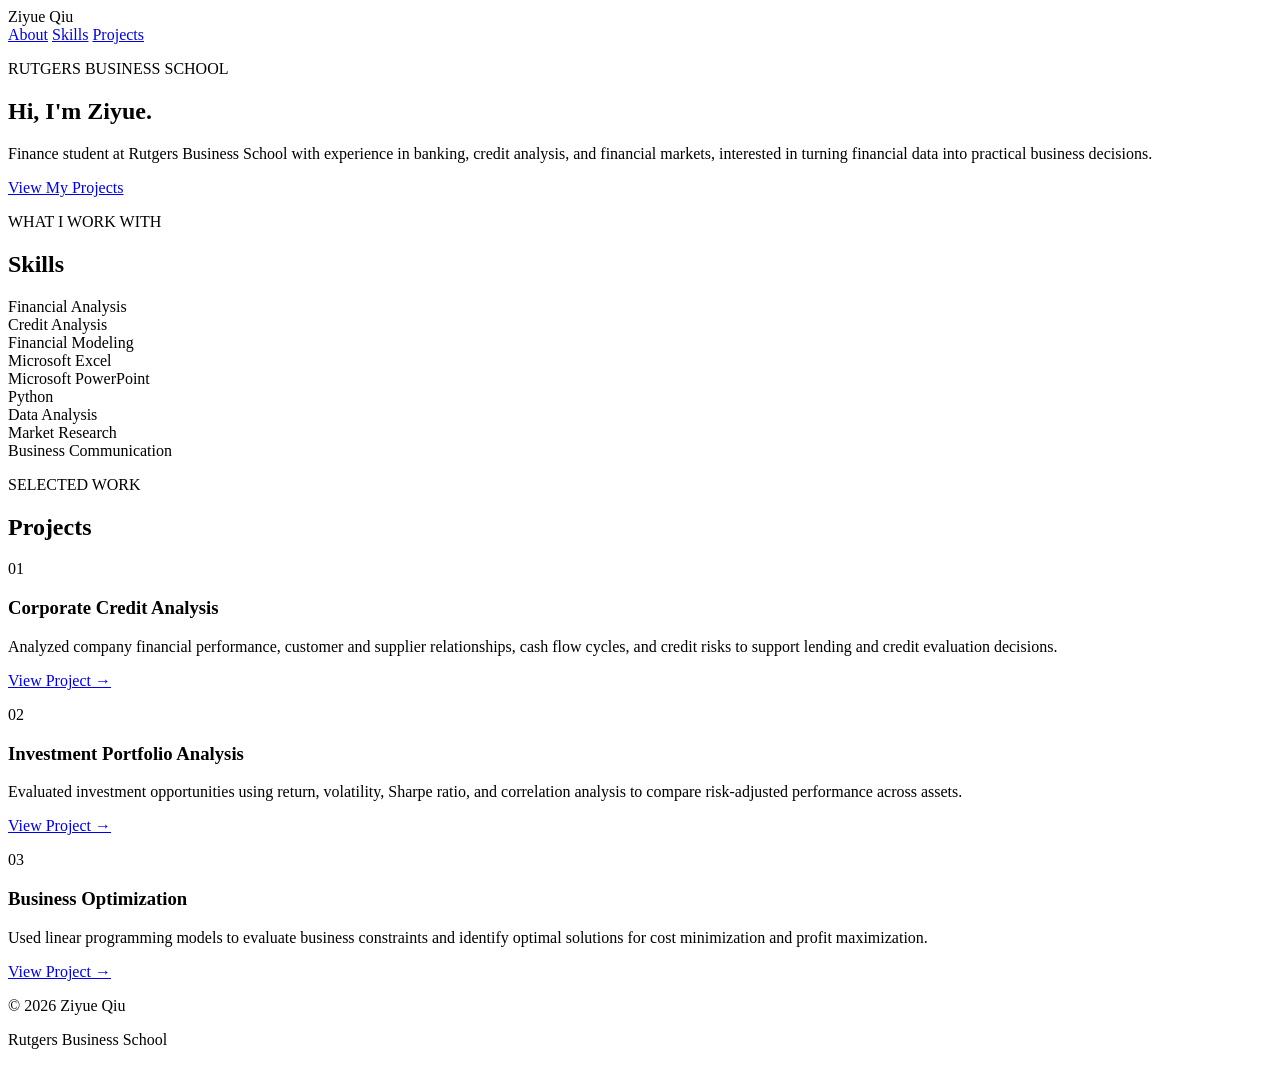
==== index.html @ 2961f40f "Add portfolio homepage" ====
<!DOCTYPE html>
<html lang="en">
<head>
    <meta charset="UTF-8">
    <meta name="viewport" content="width=device-width, initial-scale=1.0">
    <title>Ziyue Qiu | Portfolio</title>
    <link rel="stylesheet" href="style.css">
</head>

<body>

<header>
    <nav>
        <div class="logo">Ziyue Qiu</div>

        <div class="nav-links">
            <a href="#about">About</a>
            <a href="#skills">Skills</a>
            <a href="#projects">Projects</a>
        </div>
    </nav>
</header>

<main>

    <section class="hero" id="about">
        <p class="small-title">RUTGERS BUSINESS SCHOOL</p>

        <h1>
            Hi, I'm Ziyue.
        </h1>

        <p class="statement">
            Finance student at Rutgers Business School with experience in banking,
            credit analysis, and financial markets, interested in turning financial
            data into practical business decisions.
        </p>

        <a class="button" href="#projects">View My Projects</a>
    </section>


    <section id="skills">
        <p class="section-label">WHAT I WORK WITH</p>
        <h2>Skills</h2>

        <div class="skills-grid">
            <div class="skill">Financial Analysis</div>
            <div class="skill">Credit Analysis</div>
            <div class="skill">Financial Modeling</div>
            <div class="skill">Microsoft Excel</div>
            <div class="skill">Microsoft PowerPoint</div>
            <div class="skill">Python</div>
            <div class="skill">Data Analysis</div>
            <div class="skill">Market Research</div>
            <div class="skill">Business Communication</div>
        </div>
    </section>


    <section id="projects">
        <p class="section-label">SELECTED WORK</p>
        <h2>Projects</h2>

        <div class="projects-grid">

            <article class="project-card">
                <p class="project-number">01</p>

                <h3>Corporate Credit Analysis</h3>

                <p>
                    Analyzed company financial performance, customer and supplier
                    relationships, cash flow cycles, and credit risks to support
                    lending and credit evaluation decisions.
                </p>

                <a href="credit-analysis.html">View Project →</a>
            </article>


            <article class="project-card">
                <p class="project-number">02</p>

                <h3>Investment Portfolio Analysis</h3>

                <p>
                    Evaluated investment opportunities using return, volatility,
                    Sharpe ratio, and correlation analysis to compare risk-adjusted
                    performance across assets.
                </p>

                <a href="investment-analysis.html">View Project →</a>
            </article>


            <article class="project-card">
                <p class="project-number">03</p>

                <h3>Business Optimization</h3>

                <p>
                    Used linear programming models to evaluate business constraints
                    and identify optimal solutions for cost minimization and profit
                    maximization.
                </p>

                <a href="optimization-project.html">View Project →</a>
            </article>

        </div>
    </section>

</main>


<footer>
    <p>© 2026 Ziyue Qiu</p>
    <p>Rutgers Business School</p>
</footer>

</body>
</html>
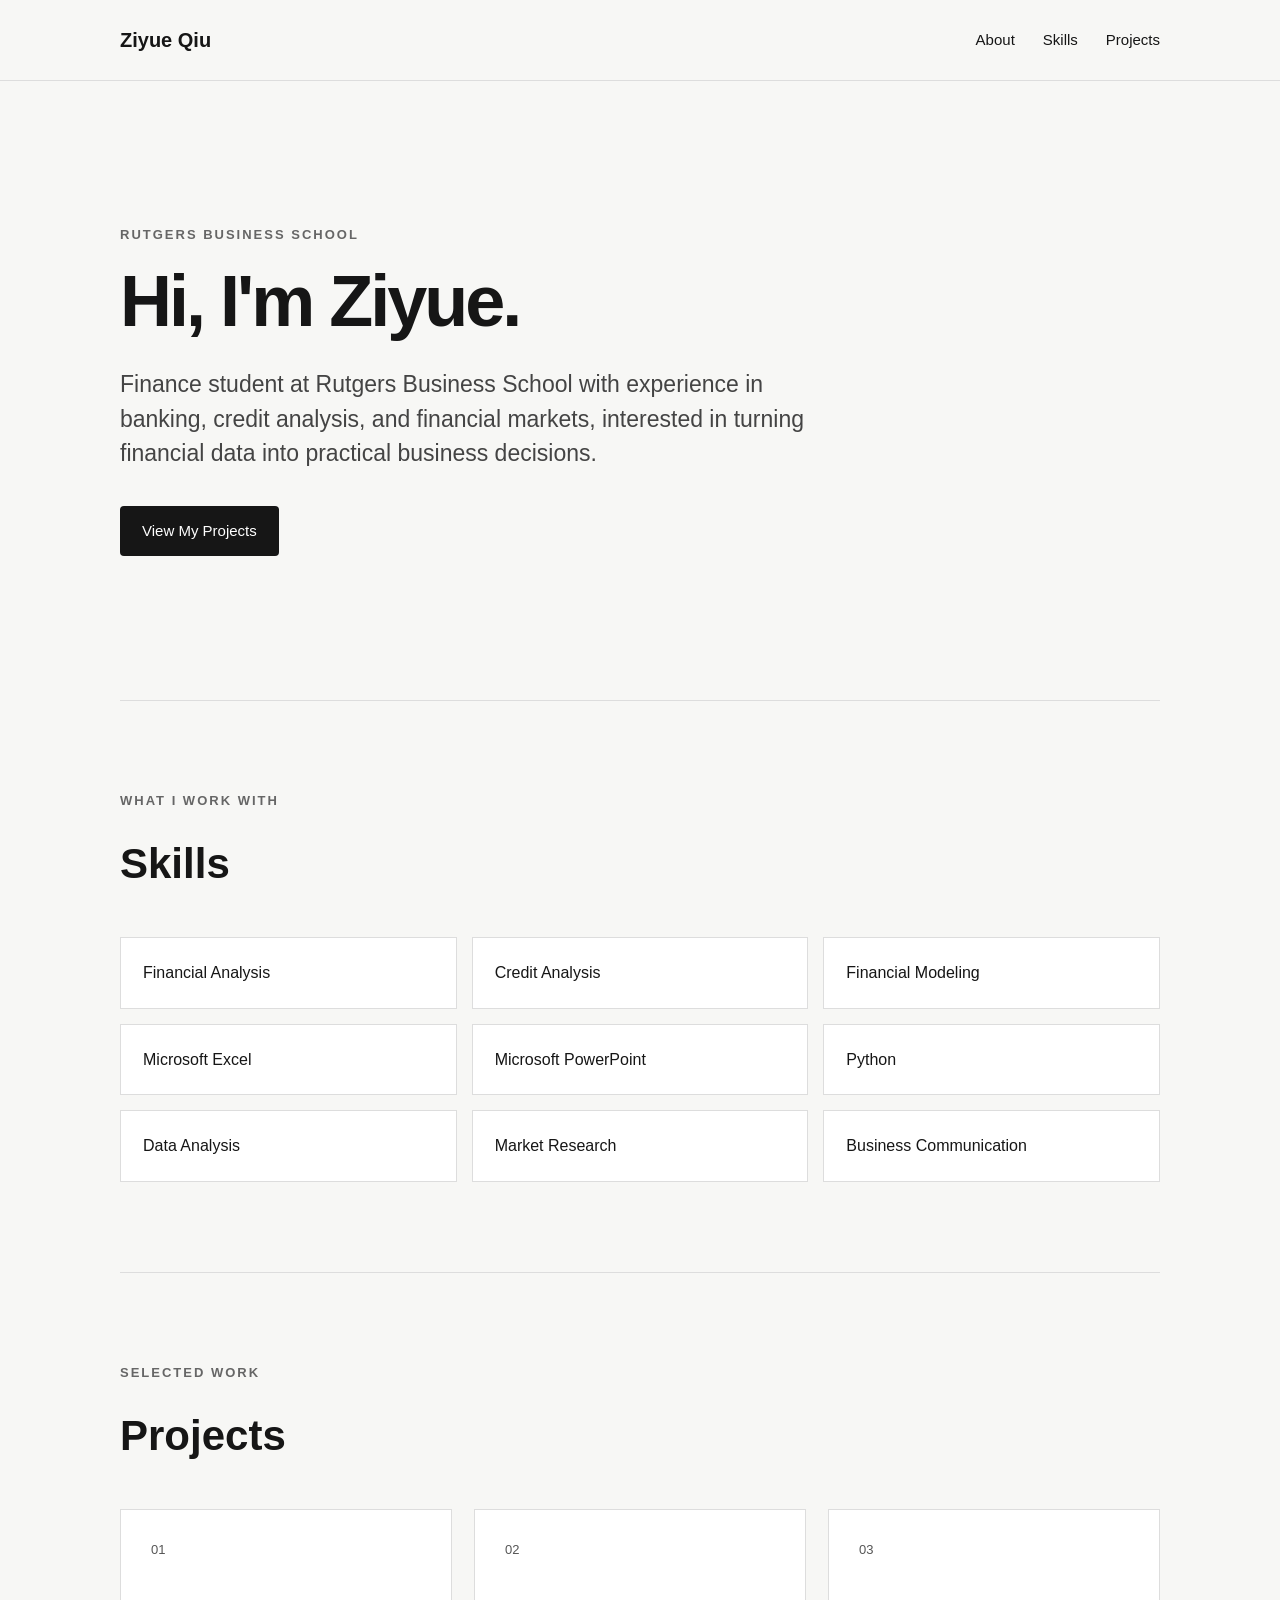
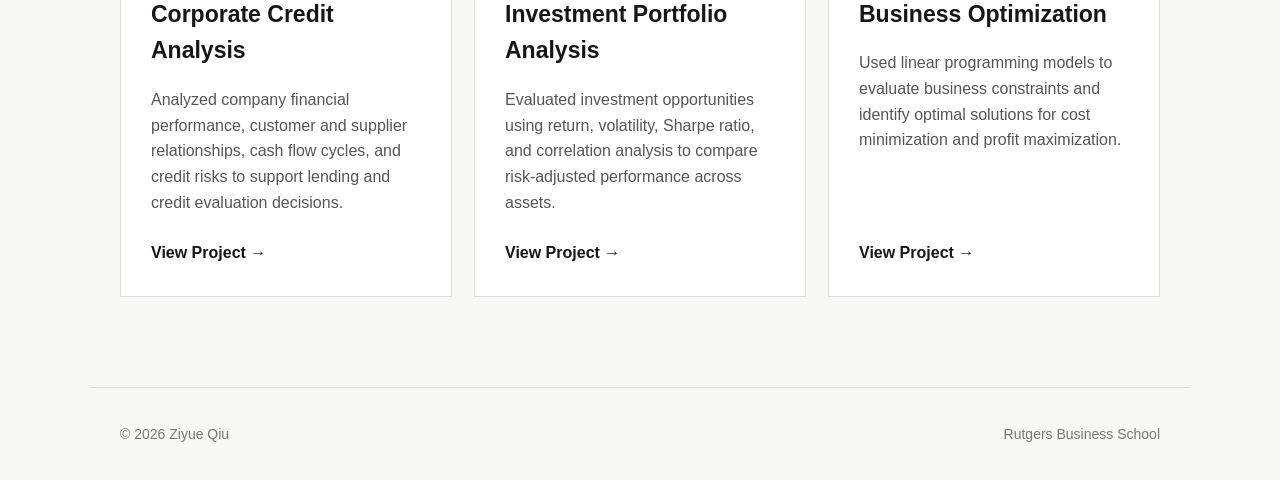
==== commit 95bf35e6: "Trigger GitHub Pages" ====
--- a/index.html
+++ b/index.html
@@ -121,3 +121,5 @@
 
 </body>
 </html>
+
+ 
--- a/style.css
+++ b/style.css
@@ -0,0 +1,243 @@
+* {
+    margin: 0;
+    padding: 0;
+    box-sizing: border-box;
+}
+
+html {
+    scroll-behavior: smooth;
+}
+
+body {
+    font-family: Arial, Helvetica, sans-serif;
+    background-color: #f7f7f5;
+    color: #161616;
+    line-height: 1.6;
+}
+
+header {
+    background-color: #f7f7f5;
+    border-bottom: 1px solid #dddddd;
+}
+
+nav {
+    max-width: 1100px;
+    margin: auto;
+    padding: 24px 30px;
+    display: flex;
+    justify-content: space-between;
+    align-items: center;
+}
+
+.logo {
+    font-size: 20px;
+    font-weight: bold;
+}
+
+.nav-links {
+    display: flex;
+    gap: 28px;
+}
+
+.nav-links a {
+    color: #161616;
+    text-decoration: none;
+    font-size: 15px;
+}
+
+.nav-links a:hover {
+    opacity: 0.6;
+}
+
+main {
+    max-width: 1100px;
+    margin: auto;
+    padding: 0 30px;
+}
+
+.hero {
+    min-height: 620px;
+    display: flex;
+    flex-direction: column;
+    justify-content: center;
+    border-bottom: 1px solid #dddddd;
+}
+
+.small-title,
+.section-label {
+    font-size: 13px;
+    font-weight: bold;
+    letter-spacing: 2px;
+    margin-bottom: 18px;
+    color: #666666;
+}
+
+.hero h1 {
+    font-size: 72px;
+    line-height: 1.05;
+    margin-bottom: 28px;
+    letter-spacing: -3px;
+}
+
+.statement {
+    max-width: 720px;
+    font-size: 23px;
+    line-height: 1.5;
+    color: #444444;
+    margin-bottom: 35px;
+}
+
+.button {
+    display: inline-block;
+    width: fit-content;
+    background-color: #161616;
+    color: white;
+    padding: 13px 22px;
+    text-decoration: none;
+    border-radius: 4px;
+    font-size: 15px;
+}
+
+.button:hover {
+    opacity: 0.8;
+}
+
+section {
+    padding: 90px 0;
+}
+
+section h2 {
+    font-size: 42px;
+    margin-bottom: 40px;
+}
+
+.skills-grid {
+    display: grid;
+    grid-template-columns: repeat(3, 1fr);
+    gap: 15px;
+}
+
+.skill {
+    background-color: white;
+    border: 1px solid #dddddd;
+    padding: 22px;
+    font-size: 16px;
+}
+
+#projects {
+    border-top: 1px solid #dddddd;
+}
+
+.projects-grid {
+    display: grid;
+    grid-template-columns: repeat(3, 1fr);
+    gap: 22px;
+}
+
+.project-card {
+    background-color: white;
+    border: 1px solid #dddddd;
+    padding: 30px;
+    min-height: 330px;
+    display: flex;
+    flex-direction: column;
+}
+
+.project-number {
+    color: #888888;
+    font-size: 13px;
+    margin-bottom: 35px;
+}
+
+.project-card h3 {
+    font-size: 23px;
+    margin-bottom: 18px;
+}
+
+.project-card p {
+    color: #555555;
+}
+
+.project-card a {
+    color: #161616;
+    text-decoration: none;
+    font-weight: bold;
+    margin-top: auto;
+    padding-top: 25px;
+}
+
+.project-card a:hover {
+    text-decoration: underline;
+}
+
+.project-page {
+    max-width: 800px;
+    margin: auto;
+    padding: 100px 30px;
+}
+
+.project-page h1 {
+    font-size: 52px;
+    line-height: 1.1;
+    margin-bottom: 25px;
+}
+
+.project-page h2 {
+    margin-top: 50px;
+    margin-bottom: 15px;
+    font-size: 25px;
+}
+
+.project-page p {
+    font-size: 18px;
+    margin-bottom: 20px;
+    color: #444444;
+}
+
+.back-link {
+    display: inline-block;
+    margin-bottom: 50px;
+    color: #161616;
+    text-decoration: none;
+    font-weight: bold;
+}
+
+.back-link:hover {
+    text-decoration: underline;
+}
+
+footer {
+    max-width: 1100px;
+    margin: auto;
+    padding: 35px 30px;
+    border-top: 1px solid #dddddd;
+    display: flex;
+    justify-content: space-between;
+    color: #777777;
+    font-size: 14px;
+}
+
+@media (max-width: 800px) {
+
+    .hero h1 {
+        font-size: 52px;
+    }
+
+    .statement {
+        font-size: 20px;
+    }
+
+    .skills-grid,
+    .projects-grid {
+        grid-template-columns: 1fr;
+    }
+
+    .nav-links {
+        gap: 15px;
+    }
+
+    footer {
+        flex-direction: column;
+        gap: 5px;
+    }
+}
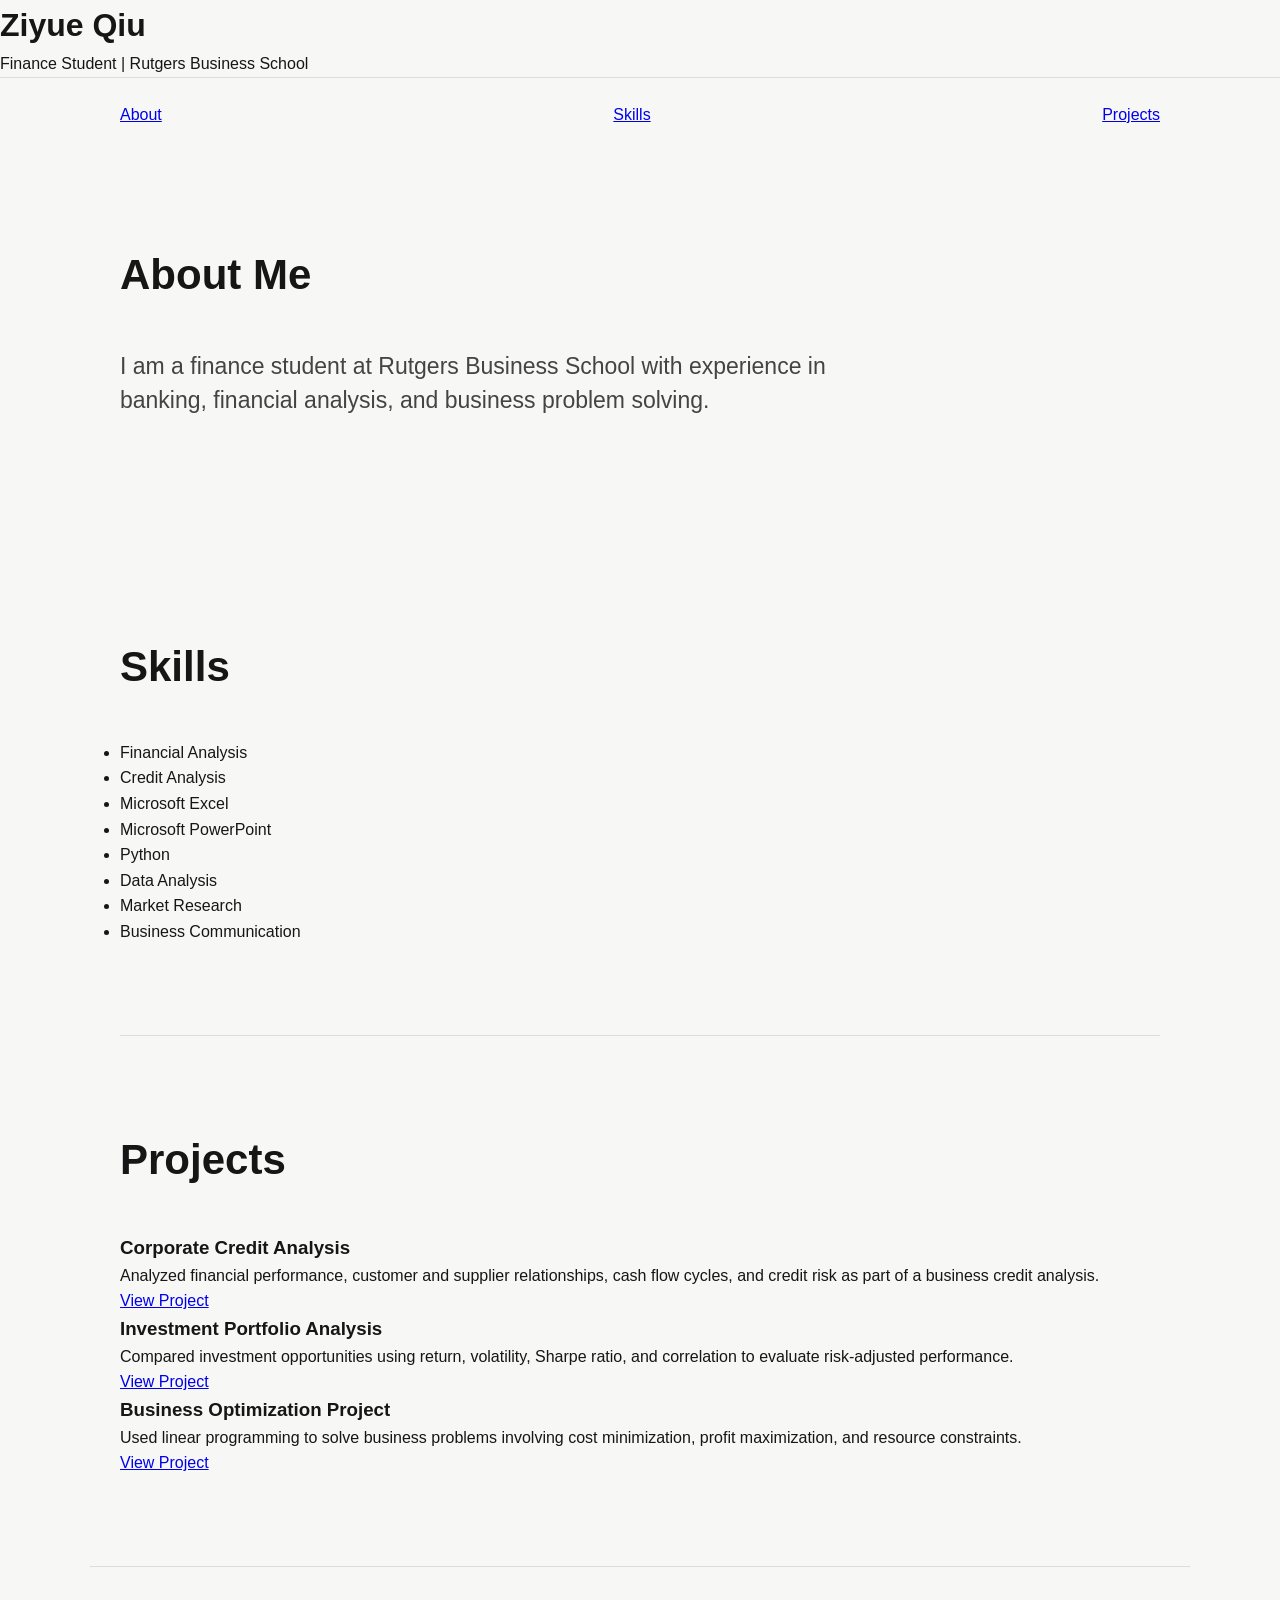
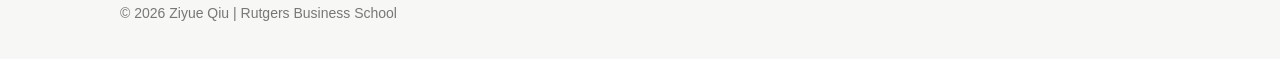
==== commit 1ed0094b: "Refactor index.html for better structure and clarity Updated the title and improved content structur" ====
--- a/index.html
+++ b/index.html
@@ -1,125 +1,103 @@
 <!DOCTYPE html>
 <html lang="en">
+
 <head>
     <meta charset="UTF-8">
     <meta name="viewport" content="width=device-width, initial-scale=1.0">
-    <title>Ziyue Qiu | Portfolio</title>
+    <title>Ziyue Qiu - Portfolio</title>
     <link rel="stylesheet" href="style.css">
 </head>
 
 <body>
 
 <header>
-    <nav>
-        <div class="logo">Ziyue Qiu</div>
+    <h1>Ziyue Qiu</h1>
+    <p>Finance Student | Rutgers Business School</p>
+</header>
 
-        <div class="nav-links">
-            <a href="#about">About</a>
-            <a href="#skills">Skills</a>
-            <a href="#projects">Projects</a>
-        </div>
-    </nav>
-</header>
+<nav>
+    <a href="#about">About</a>
+    <a href="#skills">Skills</a>
+    <a href="#projects">Projects</a>
+</nav>
 
 <main>
 
-    <section class="hero" id="about">
-        <p class="small-title">RUTGERS BUSINESS SCHOOL</p>
-
-        <h1>
-            Hi, I'm Ziyue.
-        </h1>
+    <section id="about">
+        <h2>About Me</h2>
 
         <p class="statement">
-            Finance student at Rutgers Business School with experience in banking,
-            credit analysis, and financial markets, interested in turning financial
-            data into practical business decisions.
+            I am a finance student at Rutgers Business School with experience in banking,
+            financial analysis, and business problem solving.
         </p>
-
-        <a class="button" href="#projects">View My Projects</a>
     </section>
 
 
     <section id="skills">
-        <p class="section-label">WHAT I WORK WITH</p>
         <h2>Skills</h2>
 
-        <div class="skills-grid">
-            <div class="skill">Financial Analysis</div>
-            <div class="skill">Credit Analysis</div>
-            <div class="skill">Financial Modeling</div>
-            <div class="skill">Microsoft Excel</div>
-            <div class="skill">Microsoft PowerPoint</div>
-            <div class="skill">Python</div>
-            <div class="skill">Data Analysis</div>
-            <div class="skill">Market Research</div>
-            <div class="skill">Business Communication</div>
-        </div>
+        <ul class="skills">
+            <li>Financial Analysis</li>
+            <li>Credit Analysis</li>
+            <li>Microsoft Excel</li>
+            <li>Microsoft PowerPoint</li>
+            <li>Python</li>
+            <li>Data Analysis</li>
+            <li>Market Research</li>
+            <li>Business Communication</li>
+        </ul>
     </section>
 
 
     <section id="projects">
-        <p class="section-label">SELECTED WORK</p>
         <h2>Projects</h2>
 
-        <div class="projects-grid">
+        <div class="project">
+            <h3>Corporate Credit Analysis</h3>
 
-            <article class="project-card">
-                <p class="project-number">01</p>
+            <p>
+                Analyzed financial performance, customer and supplier relationships,
+                cash flow cycles, and credit risk as part of a business credit analysis.
+            </p>
 
-                <h3>Corporate Credit Analysis</h3>
-
-                <p>
-                    Analyzed company financial performance, customer and supplier
-                    relationships, cash flow cycles, and credit risks to support
-                    lending and credit evaluation decisions.
-                </p>
-
-                <a href="credit-analysis.html">View Project →</a>
-            </article>
+            <a href="credit-analysis.html">View Project</a>
+        </div>
 
 
-            <article class="project-card">
-                <p class="project-number">02</p>
+        <div class="project">
+            <h3>Investment Portfolio Analysis</h3>
 
-                <h3>Investment Portfolio Analysis</h3>
+            <p>
+                Compared investment opportunities using return, volatility,
+                Sharpe ratio, and correlation to evaluate risk-adjusted performance.
+            </p>
 
-                <p>
-                    Evaluated investment opportunities using return, volatility,
-                    Sharpe ratio, and correlation analysis to compare risk-adjusted
-                    performance across assets.
-                </p>
-
-                <a href="investment-analysis.html">View Project →</a>
-            </article>
+            <a href="investment-analysis.html">View Project</a>
+        </div>
 
 
-            <article class="project-card">
-                <p class="project-number">03</p>
+        <div class="project">
+            <h3>Business Optimization Project</h3>
 
-                <h3>Business Optimization</h3>
+            <p>
+                Used linear programming to solve business problems involving
+                cost minimization, profit maximization, and resource constraints.
+            </p>
 
-                <p>
-                    Used linear programming models to evaluate business constraints
-                    and identify optimal solutions for cost minimization and profit
-                    maximization.
-                </p>
+            <a href="optimization-project.html">View Project</a>
+        </div>
 
-                <a href="optimization-project.html">View Project →</a>
-            </article>
-
-        </div>
     </section>
 
 </main>
 
 
 <footer>
-    <p>© 2026 Ziyue Qiu</p>
-    <p>Rutgers Business School</p>
+    <p>© 2026 Ziyue Qiu | Rutgers Business School</p>
 </footer>
 
 </body>
 </html>
 
+
  
